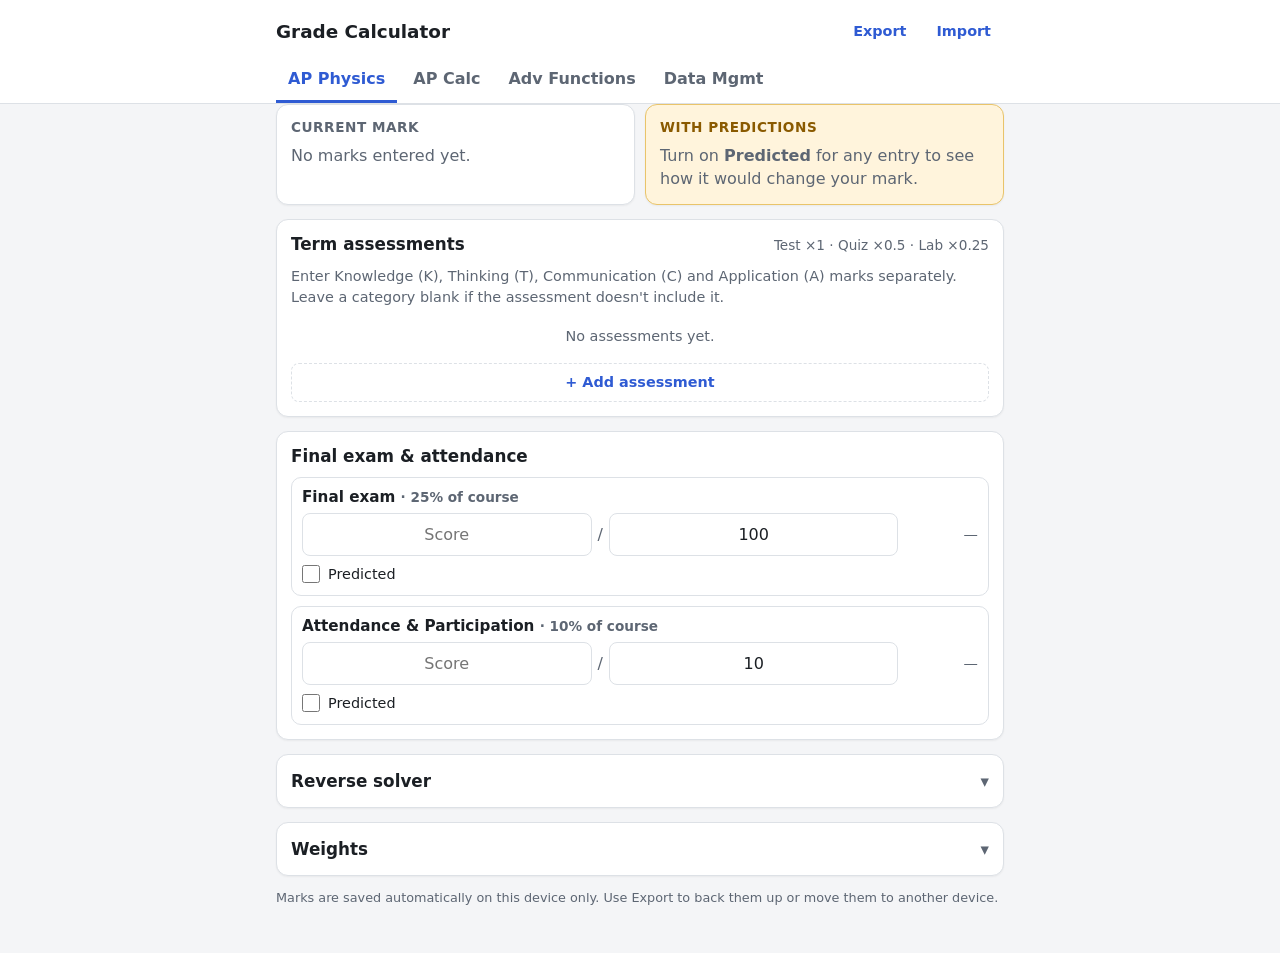
==== index.html @ 5f0eb325 "Add grade calculator site Plain HTML/CSS/JS grade calculator for AP Physics 12, AP Calculus, Advance" ====
<!doctype html>
<html lang="en">
<head>
  <meta charset="utf-8">
  <meta name="viewport" content="width=device-width, initial-scale=1">
  <meta name="color-scheme" content="light dark">
  <title>Grade Calculator</title>
  <link rel="stylesheet" href="styles.css">
</head>
<body>
  <header class="app-header">
    <div class="wrap header-row">
      <h1>Grade Calculator</h1>
      <div class="header-actions">
        <button type="button" class="btn btn-quiet" data-action="export">Export</button>
        <button type="button" class="btn btn-quiet" data-action="import">Import</button>
        <input type="file" id="import-file" accept="application/json,.json" hidden>
      </div>
    </div>
    <nav class="wrap tabs" role="tablist" aria-label="Courses" id="tabs"></nav>
  </header>

  <main class="wrap" id="panels"></main>

  <footer class="wrap app-footer">
    <p>Marks are saved automatically on this device only. Use Export to back them up or move them to another device.</p>
  </footer>

  <div class="toast" id="toast" role="status" aria-live="polite"></div>

  <script src="calc.js"></script>
  <script src="app.js"></script>
</body>
</html>
---- styles.css ----
:root {
  --bg: #f4f5f7;
  --surface: #ffffff;
  --surface-2: #f0f2f5;
  --text: #1b1f24;
  --muted: #5d6673;
  --border: #dde1e6;
  --accent: #2f5bd3;
  --accent-text: #ffffff;
  --accent-soft: #e6ecfb;
  --predict: #8a5a00;
  --predict-soft: #fff4dc;
  --predict-border: #e9c46a;
  --danger: #c0352b;
  --danger-soft: #fdeceb;
  --good: #1f7a45;
  --good-soft: #e5f4ea;
  --radius: 12px;
  --shadow: 0 1px 2px rgba(0, 0, 0, 0.05);
}

@media (prefers-color-scheme: dark) {
  :root {
    --bg: #111418;
    --surface: #1a1e24;
    --surface-2: #232830;
    --text: #e8eaed;
    --muted: #9aa3ae;
    --border: #2e343d;
    --accent: #7b9cf4;
    --accent-text: #0d1424;
    --accent-soft: #1f2a44;
    --predict: #f0c46c;
    --predict-soft: #2c2412;
    --predict-border: #7a5d1f;
    --danger: #f08a80;
    --danger-soft: #3a1d1b;
    --good: #6fcf97;
    --good-soft: #15301f;
    --shadow: none;
  }
}

* { box-sizing: border-box; }

html { -webkit-text-size-adjust: 100%; }

body {
  margin: 0;
  background: var(--bg);
  color: var(--text);
  font: 16px/1.45 system-ui, -apple-system, "Segoe UI", Roboto, sans-serif;
}

.wrap { max-width: 760px; margin: 0 auto; padding: 0 16px; }

h1, h2, h3, h4 { margin: 0; line-height: 1.25; }

button, input, select { font: inherit; color: inherit; }

/* ---------- Header & tabs ---------- */

.app-header {
  position: sticky;
  top: 0;
  z-index: 10;
  background: var(--surface);
  border-bottom: 1px solid var(--border);
}
.header-row {
  display: flex;
  align-items: center;
  justify-content: space-between;
  gap: 12px;
  padding-top: 12px;
  padding-bottom: 6px;
}
.app-header h1 { font-size: 1.15rem; }
.header-actions { display: flex; gap: 4px; }

.tabs {
  display: flex;
  gap: 4px;
  overflow-x: auto;
  scrollbar-width: none;
}
.tabs::-webkit-scrollbar { display: none; }
.tab {
  flex: 0 0 auto;
  padding: 10px 12px;
  border: 0;
  border-bottom: 3px solid transparent;
  background: none;
  color: var(--muted);
  font-weight: 600;
  cursor: pointer;
  white-space: nowrap;
}
.tab[aria-selected="true"] { color: var(--accent); border-bottom-color: var(--accent); }
.tab:focus-visible { outline: 2px solid var(--accent); outline-offset: -2px; }

main { padding-top: 16px; padding-bottom: 24px; }

.panel { display: grid; gap: 14px; }
.panel[hidden] { display: none; }

/* ---------- Cards ---------- */

.card {
  background: var(--surface);
  border: 1px solid var(--border);
  border-radius: var(--radius);
  padding: 14px;
  box-shadow: var(--shadow);
}
.card > h2, .card > summary { font-size: 1.05rem; font-weight: 700; }
.card-head {
  display: flex;
  align-items: baseline;
  justify-content: space-between;
  gap: 8px;
  margin-bottom: 10px;
}
.card-head h2 { font-size: 1.05rem; }
.card-sub { color: var(--muted); font-size: 0.85rem; }
.hint { color: var(--muted); font-size: 0.9rem; margin: 6px 0 12px; }

details.card > summary {
  cursor: pointer;
  list-style: none;
  display: flex;
  justify-content: space-between;
  align-items: center;
}
details.card > summary::-webkit-details-marker { display: none; }
details.card > summary::after { content: "▾"; color: var(--muted); transition: transform 0.15s; }
details.card[open] > summary::after { transform: rotate(180deg); }
details.card[open] > summary { margin-bottom: 8px; }

/* ---------- Results ---------- */

.results { display: grid; gap: 10px; grid-template-columns: 1fr; }
@media (min-width: 620px) { .results { grid-template-columns: 1fr 1fr; } }

.result {
  background: var(--surface);
  border: 1px solid var(--border);
  border-radius: var(--radius);
  padding: 14px;
  box-shadow: var(--shadow);
}
.result.is-predicted { background: var(--predict-soft); border-color: var(--predict-border); }
.result h3 { font-size: 0.85rem; text-transform: uppercase; letter-spacing: 0.04em; color: var(--muted); }
.result.is-predicted h3 { color: var(--predict); }

.numbers { display: flex; flex-wrap: wrap; gap: 6px 18px; margin: 6px 0 8px; align-items: flex-end; }
.num { display: flex; flex-direction: column; }
.num .label { font-size: 0.75rem; color: var(--muted); }
.num .value { font-size: 1.15rem; font-weight: 700; font-variant-numeric: tabular-nums; }
.num.main .value { font-size: 2rem; line-height: 1.1; }
.num.boost .value { color: var(--accent); }
.empty { color: var(--muted); margin: 8px 0 0; }

.breakdown { display: flex; flex-wrap: wrap; gap: 6px; margin: 0; padding: 0; list-style: none; }
.breakdown li {
  font-size: 0.8rem;
  background: var(--surface-2);
  border-radius: 999px;
  padding: 3px 9px;
  font-variant-numeric: tabular-nums;
}
.breakdown li.missing { color: var(--muted); }
.basis { font-size: 0.8rem; color: var(--muted); margin: 8px 0 0; }

.results .warning { grid-column: 1 / -1; }
.visually-hidden {
  position: absolute;
  width: 1px;
  height: 1px;
  overflow: hidden;
  clip: rect(0 0 0 0);
  white-space: nowrap;
}

.warning {
  background: var(--danger-soft);
  color: var(--danger);
  border-radius: 8px;
  padding: 8px 10px;
  font-size: 0.85rem;
  margin: 0;
}

/* ---------- Entries ---------- */

.entries { display: grid; gap: 10px; }
.entry {
  border: 1px solid var(--border);
  border-radius: 10px;
  padding: 10px;
  background: var(--surface);
}
.entry.is-predicted {
  background: var(--predict-soft);
  border-color: var(--predict-border);
  border-style: dashed;
}
.entry-head { display: flex; gap: 8px; margin-bottom: 8px; }
.entry-head .name { flex: 1 1 auto; min-width: 0; }
.entry-head select { flex: 0 0 auto; max-width: 48%; }
.entry-foot {
  display: flex;
  justify-content: space-between;
  align-items: center;
  gap: 8px;
  margin-top: 8px;
}

.marks { display: grid; gap: 6px; }
.mark-row {
  display: grid;
  grid-template-columns: minmax(0, 1fr) auto minmax(0, 1fr) 4.6em;
  align-items: center;
  gap: 6px;
}
.mark-row.has-label { grid-template-columns: 2.2em minmax(0, 1fr) auto minmax(0, 1fr) 4.6em; }
.mark-row .cat { font-weight: 700; color: var(--muted); font-size: 0.9rem; }
.mark-row .slash { color: var(--muted); }
.pct {
  text-align: right;
  font-variant-numeric: tabular-nums;
  font-size: 0.9rem;
  color: var(--muted);
}
.pct.has-value { color: var(--text); font-weight: 600; }

.single-entry + .single-entry { margin-top: 10px; }
.single-entry h3 { font-size: 0.95rem; margin-bottom: 6px; }

input[type="text"], select {
  width: 100%;
  min-width: 0;
  padding: 9px 10px;
  border: 1px solid var(--border);
  border-radius: 8px;
  background: var(--surface);
  font-size: 16px; /* prevents iOS zoom on focus */
}
input[type="text"]:focus, select:focus {
  outline: 2px solid var(--accent);
  outline-offset: -1px;
  border-color: transparent;
}
input.invalid { border-color: var(--danger); background: var(--danger-soft); }
input:disabled { opacity: 0.55; }
input.num-input { text-align: center; }

.toggle { display: inline-flex; align-items: center; gap: 8px; cursor: pointer; font-size: 0.9rem; user-select: none; }
.toggle input { width: 18px; height: 18px; accent-color: var(--predict); margin: 0; }

/* ---------- Buttons ---------- */

.btn {
  border: 1px solid var(--border);
  background: var(--surface);
  border-radius: 8px;
  padding: 8px 12px;
  cursor: pointer;
  font-weight: 600;
  font-size: 0.9rem;
}
.btn:hover { background: var(--surface-2); }
.btn:focus-visible { outline: 2px solid var(--accent); outline-offset: 2px; }
.btn-primary { background: var(--accent); border-color: var(--accent); color: var(--accent-text); }
.btn-primary:hover { background: var(--accent); filter: brightness(1.08); }
.btn-quiet { border-color: transparent; background: none; color: var(--accent); }
.btn-danger { color: var(--danger); border-color: transparent; background: none; padding: 6px 8px; }
.btn-danger:hover { background: var(--danger-soft); }
.btn-add { width: 100%; margin-top: 10px; border-style: dashed; color: var(--accent); }
.empty-list { color: var(--muted); font-size: 0.9rem; text-align: center; padding: 6px 0; margin: 0; }

/* ---------- Solver ---------- */

.field { display: grid; gap: 4px; margin-bottom: 12px; }
.field > span { font-size: 0.9rem; font-weight: 600; }
.segmented { display: flex; flex-wrap: wrap; gap: 6px; margin-bottom: 12px; border: 0; padding: 0; }
.segmented legend { font-size: 0.9rem; font-weight: 600; margin-bottom: 4px; padding: 0; }
.segmented label {
  flex: 1 1 140px;
  display: flex;
  align-items: center;
  gap: 8px;
  border: 1px solid var(--border);
  border-radius: 8px;
  padding: 8px 10px;
  cursor: pointer;
  font-size: 0.9rem;
}
.segmented label:has(input:checked) { border-color: var(--accent); background: var(--accent-soft); }
.segmented input { accent-color: var(--accent); margin: 0; }

.solver-parts { display: grid; gap: 8px; margin-bottom: 12px; }
.solver-part {
  display: grid;
  grid-template-columns: minmax(0, 1fr) auto minmax(0, 6.5em);
  gap: 8px;
  align-items: center;
}
.solver-part label { display: flex; align-items: center; gap: 8px; cursor: pointer; font-size: 0.9rem; }
.solver-part label input { accent-color: var(--accent); width: 18px; height: 18px; margin: 0; }
.solver-part .w { color: var(--muted); font-size: 0.8rem; }
.solver-head { display: flex; justify-content: space-between; font-size: 0.8rem; color: var(--muted); margin-bottom: 4px; }

.solver-result {
  border-radius: 10px;
  padding: 12px;
  background: var(--surface-2);
  font-size: 0.95rem;
}
.solver-result:empty { display: none; }
.solver-result strong { font-size: 1.25rem; }
.solver-result.ok { background: var(--good-soft); }
.solver-result.bad { background: var(--danger-soft); color: var(--danger); }

/* ---------- Settings ---------- */

.settings-group { margin-bottom: 14px; }
.settings-group h3 { font-size: 0.9rem; margin-bottom: 6px; }
.setting-row {
  display: grid;
  grid-template-columns: minmax(0, 1fr) 6.5em;
  gap: 8px;
  align-items: center;
  padding: 4px 0;
}
.setting-row label { font-size: 0.9rem; }
.setting-row .derived { text-align: center; font-weight: 600; font-variant-numeric: tabular-nums; }
.setting-total { font-size: 0.85rem; color: var(--muted); margin: 6px 0 0; }
.setting-total.off { color: var(--danger); font-weight: 600; }

/* ---------- Footer & toast ---------- */

.app-footer { color: var(--muted); font-size: 0.8rem; padding-bottom: 32px; }

.toast {
  position: fixed;
  left: 50%;
  bottom: 20px;
  transform: translate(-50%, 20px);
  background: var(--text);
  color: var(--bg);
  padding: 10px 16px;
  border-radius: 999px;
  font-size: 0.9rem;
  opacity: 0;
  pointer-events: none;
  transition: opacity 0.2s, transform 0.2s;
  max-width: calc(100% - 32px);
  text-align: center;
}
.toast.show { opacity: 1; transform: translate(-50%, 0); }

@media (max-width: 400px) {
  .card, .result { padding: 12px; }
  .entry { padding: 8px; }
  .mark-row, .mark-row.has-label { gap: 4px; }
  .mark-row.has-label { grid-template-columns: 1.6em minmax(0, 1fr) auto minmax(0, 1fr) 4.2em; }
}
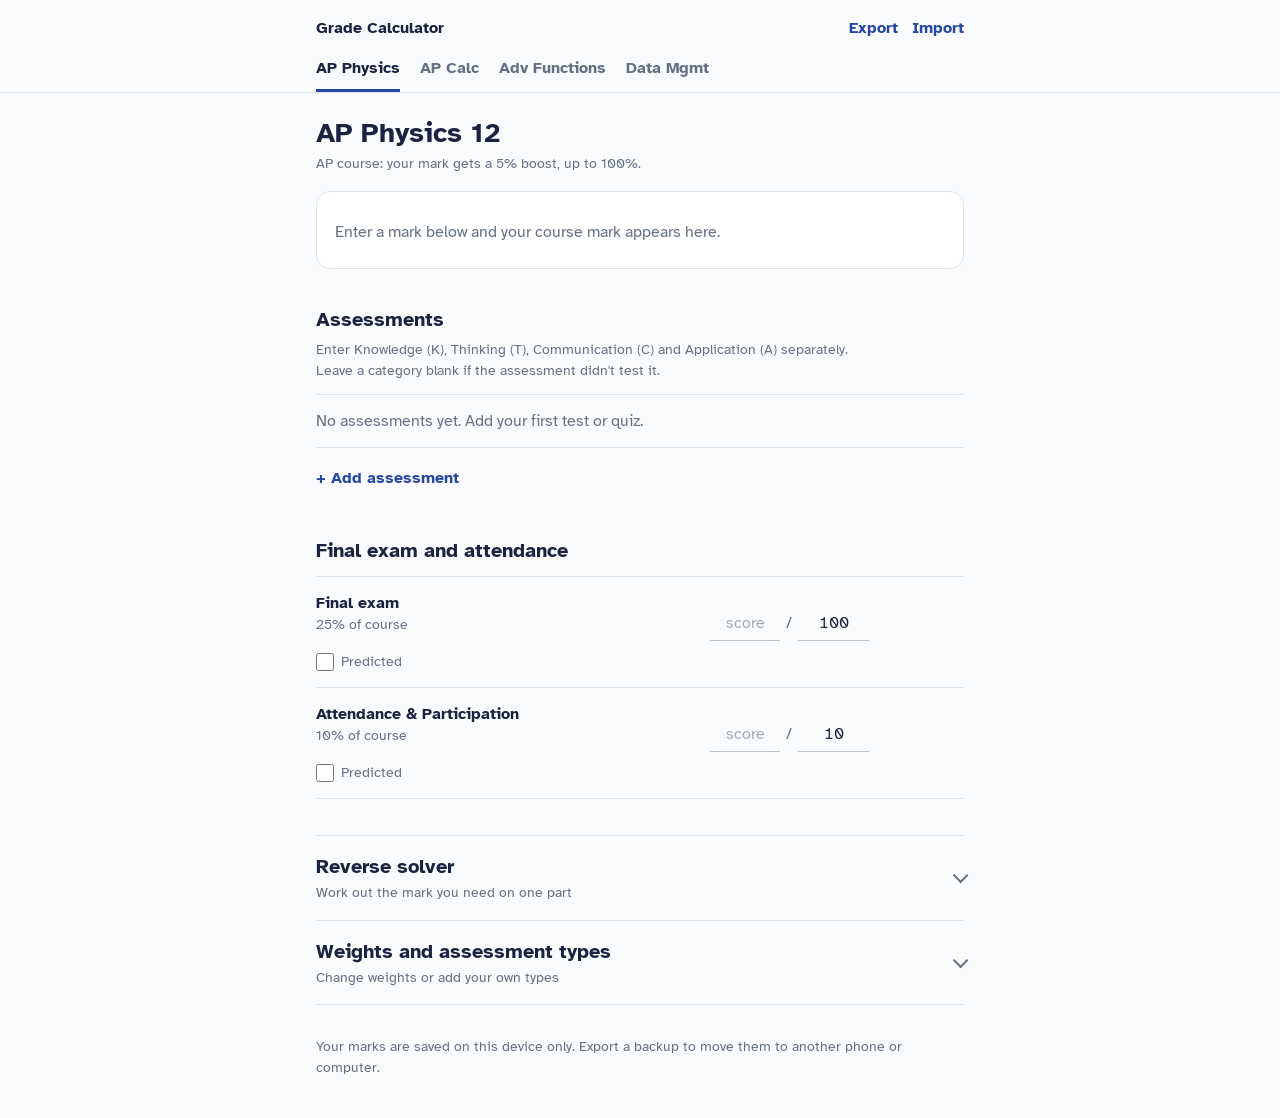
==== commit 82585642: "Add per-assessment weights, custom assessment types, and redesign - Each assessment can override its" ====
--- a/index.html
+++ b/index.html
@@ -4,7 +4,12 @@
   <meta charset="utf-8">
   <meta name="viewport" content="width=device-width, initial-scale=1">
   <meta name="color-scheme" content="light dark">
+  <meta name="theme-color" content="#FAFBFD" media="(prefers-color-scheme: light)">
+  <meta name="theme-color" content="#12161F" media="(prefers-color-scheme: dark)">
   <title>Grade Calculator</title>
+  <link rel="preconnect" href="https://fonts.googleapis.com">
+  <link rel="preconnect" href="https://fonts.gstatic.com" crossorigin>
+  <link rel="stylesheet" href="https://fonts.googleapis.com/css2?family=Atkinson+Hyperlegible:wght@400;700&family=Caveat:wght@600&display=swap">
   <link rel="stylesheet" href="styles.css">
 </head>
 <body>
@@ -12,8 +17,8 @@
     <div class="wrap header-row">
       <h1>Grade Calculator</h1>
       <div class="header-actions">
-        <button type="button" class="btn btn-quiet" data-action="export">Export</button>
-        <button type="button" class="btn btn-quiet" data-action="import">Import</button>
+        <button type="button" class="link-btn" data-action="export">Export</button>
+        <button type="button" class="link-btn" data-action="import">Import</button>
         <input type="file" id="import-file" accept="application/json,.json" hidden>
       </div>
     </div>
@@ -23,7 +28,7 @@
   <main class="wrap" id="panels"></main>
 
   <footer class="wrap app-footer">
-    <p>Marks are saved automatically on this device only. Use Export to back them up or move them to another device.</p>
+    <p>Your marks are saved on this device only. Export a backup to move them to another phone or computer.</p>
   </footer>
 
   <div class="toast" id="toast" role="status" aria-live="polite"></div>
--- a/styles.css
+++ b/styles.css
@@ -1,368 +1,472 @@
+/*
+ * Mark-sheet look: paper, ink, pencil, ballpoint blue for things you can press,
+ * red pen only for your mark, highlighter only for predicted (what-if) marks.
+ */
 :root {
-  --bg: #f4f5f7;
-  --surface: #ffffff;
-  --surface-2: #f0f2f5;
-  --text: #1b1f24;
-  --muted: #5d6673;
-  --border: #dde1e6;
-  --accent: #2f5bd3;
-  --accent-text: #ffffff;
-  --accent-soft: #e6ecfb;
-  --predict: #8a5a00;
-  --predict-soft: #fff4dc;
-  --predict-border: #e9c46a;
-  --danger: #c0352b;
-  --danger-soft: #fdeceb;
-  --good: #1f7a45;
-  --good-soft: #e5f4ea;
-  --radius: 12px;
-  --shadow: 0 1px 2px rgba(0, 0, 0, 0.05);
+  --paper: #FAFBFD;
+  --surface: #FFFFFF;
+  --field: #EEF2F9;
+  --ink: #1B2340;
+  --pencil: #667085;
+  --pencil-light: #A3ABBA;
+  --rule: #DCE3EF;
+  --line: #B9C3D6;
+  --ball: #2847A3;
+  --pen: #C8202F;
+  --pen-soft: #FCEBEC;
+  --hl: #FFF0A0;
+  --hl-soft: #FFF8D6;
+  --hl-ink: #5C4700;
+  --check: #9A7400;
+  --font: "Atkinson Hyperlegible", system-ui, -apple-system, "Segoe UI", Roboto, sans-serif;
+  --hand: "Caveat", "Segoe Print", "Bradley Hand", cursive;
 }
 
 @media (prefers-color-scheme: dark) {
   :root {
-    --bg: #111418;
-    --surface: #1a1e24;
-    --surface-2: #232830;
-    --text: #e8eaed;
-    --muted: #9aa3ae;
-    --border: #2e343d;
-    --accent: #7b9cf4;
-    --accent-text: #0d1424;
-    --accent-soft: #1f2a44;
-    --predict: #f0c46c;
-    --predict-soft: #2c2412;
-    --predict-border: #7a5d1f;
-    --danger: #f08a80;
-    --danger-soft: #3a1d1b;
-    --good: #6fcf97;
-    --good-soft: #15301f;
-    --shadow: none;
+    --paper: #12161F;
+    --surface: #1A2030;
+    --field: #222A3D;
+    --ink: #E8ECF5;
+    --pencil: #98A2B8;
+    --pencil-light: #5F6A82;
+    --rule: #2A3245;
+    --line: #3D4760;
+    --ball: #8FA8FF;
+    --pen: #FF6A76;
+    --pen-soft: #3A1E25;
+    --hl: #4A4114;
+    --hl-soft: #2A2614;
+    --hl-ink: #FFE680;
+    --check: #E5C04A;
   }
 }
 
 * { box-sizing: border-box; }
-
 html { -webkit-text-size-adjust: 100%; }
 
 body {
   margin: 0;
-  background: var(--bg);
-  color: var(--text);
-  font: 16px/1.45 system-ui, -apple-system, "Segoe UI", Roboto, sans-serif;
-}
-
-.wrap { max-width: 760px; margin: 0 auto; padding: 0 16px; }
-
-h1, h2, h3, h4 { margin: 0; line-height: 1.25; }
-
+  background: var(--paper);
+  color: var(--ink);
+  font: 16px/1.5 var(--font);
+}
+
+.wrap { max-width: 680px; margin: 0 auto; padding: 0 16px; }
+
+h1, h2, h3, h4, p { margin: 0; }
 button, input, select { font: inherit; color: inherit; }
-
-/* ---------- Header & tabs ---------- */
+button { cursor: pointer; }
+:focus-visible { outline: 2px solid var(--ball); outline-offset: 2px; }
+
+.hint { color: var(--pencil); font-size: 0.9rem; margin: 4px 0 12px; max-width: 60ch; }
+
+/* ---------- Header and course tabs ---------- */
 
 .app-header {
   position: sticky;
   top: 0;
   z-index: 10;
-  background: var(--surface);
-  border-bottom: 1px solid var(--border);
+  background: var(--paper);
+  border-bottom: 1px solid var(--rule);
 }
 .header-row {
   display: flex;
   align-items: center;
   justify-content: space-between;
   gap: 12px;
-  padding-top: 12px;
-  padding-bottom: 6px;
-}
-.app-header h1 { font-size: 1.15rem; }
-.header-actions { display: flex; gap: 4px; }
+  padding-top: 10px;
+}
+.app-header h1 { font-size: 1rem; font-weight: 700; }
+.header-actions { display: flex; gap: 14px; }
+
+.link-btn, .add-btn {
+  border: 0;
+  background: none;
+  padding: 6px 0;
+  color: var(--ball);
+  font-weight: 700;
+}
+.link-btn:hover, .add-btn:hover { text-decoration: underline; text-underline-offset: 3px; }
 
 .tabs {
   display: flex;
-  gap: 4px;
+  gap: 20px;
   overflow-x: auto;
   scrollbar-width: none;
 }
 .tabs::-webkit-scrollbar { display: none; }
 .tab {
   flex: 0 0 auto;
-  padding: 10px 12px;
+  padding: 10px 0 9px;
   border: 0;
   border-bottom: 3px solid transparent;
   background: none;
-  color: var(--muted);
+  color: var(--pencil);
+  font-weight: 700;
+  white-space: nowrap;
+}
+.tab:hover { color: var(--ink); }
+.tab[aria-selected="true"] { color: var(--ink); border-bottom-color: var(--ball); }
+.tab:focus-visible { outline-offset: -2px; }
+
+main.wrap { padding-top: 24px; padding-bottom: 32px; }
+.panel[hidden] { display: none; }
+
+.course-head h2 { font-size: 1.75rem; line-height: 1.15; letter-spacing: -0.01em; }
+.course-note { color: var(--pencil); font-size: 0.9rem; margin-top: 4px; }
+
+/* ---------- Scorecard: the red-pen mark ---------- */
+
+.scorecard {
+  margin-top: 16px;
+  padding: 20px 18px 16px;
+  background: var(--surface);
+  border: 1px solid var(--rule);
+  border-radius: 14px;
+}
+
+.score-top {
+  display: flex;
+  flex-wrap: wrap;
+  align-items: center;
+  gap: 16px 32px;
+}
+
+.pen-mark {
+  position: relative;
+  display: inline-block;
+  padding: 14px 26px 8px;
+  color: var(--pen);
+}
+.pen-mark::before,
+.pen-mark::after {
+  content: "";
+  position: absolute;
+  inset: 0;
+  border: 2.5px solid var(--pen);
+  border-radius: 58% 42% 55% 45% / 52% 48% 55% 45%;
+  transform: rotate(-3deg);
+  pointer-events: none;
+}
+.pen-mark::after {
+  inset: 5px -7px 1px 4px;
+  border-width: 1.5px;
+  border-radius: 45% 55% 48% 52% / 58% 45% 55% 42%;
+  transform: rotate(4deg);
+  opacity: 0.5;
+}
+.pen-value {
+  display: block;
+  font-family: var(--hand);
   font-weight: 600;
-  cursor: pointer;
-  white-space: nowrap;
-}
-.tab[aria-selected="true"] { color: var(--accent); border-bottom-color: var(--accent); }
-.tab:focus-visible { outline: 2px solid var(--accent); outline-offset: -2px; }
-
-main { padding-top: 16px; padding-bottom: 24px; }
-
-.panel { display: grid; gap: 14px; }
-.panel[hidden] { display: none; }
-
-/* ---------- Cards ---------- */
-
-.card {
-  background: var(--surface);
-  border: 1px solid var(--border);
-  border-radius: var(--radius);
-  padding: 14px;
-  box-shadow: var(--shadow);
-}
-.card > h2, .card > summary { font-size: 1.05rem; font-weight: 700; }
-.card-head {
-  display: flex;
+  font-size: clamp(3.2rem, 15vw, 4.25rem);
+  line-height: 1;
+  font-variant-numeric: tabular-nums;
+}
+
+.score-stats { display: flex; gap: 28px; margin: 0; }
+.score-stats div { display: flex; flex-direction: column-reverse; }
+.score-stats dt { font-size: 0.85rem; color: var(--pencil); }
+.score-stats dd { margin: 0; font-size: 1.5rem; font-weight: 700; font-variant-numeric: tabular-nums; line-height: 1.2; }
+.score-stats .boost dd { color: var(--ball); }
+
+.score-caption { color: var(--pencil); font-size: 0.85rem; margin-top: 10px; }
+.score-empty { color: var(--pencil); padding: 8px 0; }
+
+.what-if {
+  display: flex;
+  flex-wrap: wrap;
   align-items: baseline;
-  justify-content: space-between;
+  gap: 2px 14px;
+  margin: 16px -6px 0;
+  padding: 8px 14px;
+  color: var(--hl-ink);
+  background: linear-gradient(104deg, transparent 0.5%, var(--hl) 2%, var(--hl) 97.5%, transparent 99.5%);
+  border-radius: 3px 12px 4px 10px;
+}
+.what-if-label { font-weight: 700; flex-basis: 100%; font-size: 0.9rem; }
+.what-if-value { font-size: 1.4rem; font-weight: 700; font-variant-numeric: tabular-nums; }
+.delta { font-weight: 700; font-variant-numeric: tabular-nums; }
+.what-if-extra { font-size: 0.9rem; font-variant-numeric: tabular-nums; }
+.what-if-hint { color: var(--pencil); font-size: 0.85rem; margin-top: 12px; }
+
+.sheet {
+  width: 100%;
+  margin-top: 18px;
+  border-collapse: collapse;
+  font-variant-numeric: tabular-nums;
+}
+.sheet th, .sheet td { padding: 7px 0; text-align: right; font-weight: 400; }
+.sheet th[scope="row"], .sheet thead th:first-child { text-align: left; }
+.sheet thead th { font-size: 0.8rem; color: var(--pencil); padding-top: 0; }
+.sheet tbody tr { border-top: 1px solid var(--rule); }
+.sheet tbody th { font-weight: 700; }
+.sheet td:last-child { width: 4.5em; color: var(--pencil); }
+.sheet td:nth-child(2) { font-weight: 700; }
+.sheet tr.sub { border-top-style: dashed; font-size: 0.9rem; }
+.sheet tr.sub th { padding-left: 14px; font-weight: 400; color: var(--pencil); }
+.sheet tr.sub td:nth-child(2) { font-weight: 400; }
+.sheet tr.missing td:nth-child(2) { color: var(--pencil); font-weight: 400; }
+
+.basis { color: var(--pencil); font-size: 0.85rem; margin-top: 10px; }
+.weight-warning { color: var(--pen); font-weight: 700; font-size: 0.9rem; margin-bottom: 12px; }
+
+/* ---------- Blocks of entries ---------- */
+
+.block { margin-top: 36px; }
+.block > h3 { font-size: 1.25rem; margin-bottom: 4px; }
+.block > h3 + .rows { margin-top: 10px; }
+
+.rows { border-top: 1px solid var(--rule); }
+.empty-list { color: var(--pencil); padding: 14px 0; border-bottom: 1px solid var(--rule); }
+
+.entry {
+  padding: 14px 0;
+  border-bottom: 1px solid var(--rule);
+}
+.entry.is-predicted {
+  margin: 0 -12px;
+  padding: 14px 12px;
+  background: var(--hl-soft);
+  border-bottom-color: var(--hl);
+}
+
+.entry-main {
+  display: grid;
+  grid-template-columns: minmax(0, 1fr) auto;
+  grid-template-areas: "name name" "score pct";
+  align-items: end;
+  gap: 4px 12px;
+}
+.entry-main .name { grid-area: name; }
+.entry-main .score { grid-area: score; }
+.entry-main .pct { grid-area: pct; }
+@media (min-width: 560px) {
+  .entry-main {
+    grid-template-columns: minmax(0, 1fr) auto 5.2em;
+    grid-template-areas: "name score pct";
+  }
+}
+
+.name.static { display: flex; flex-direction: column; font-weight: 700; padding-bottom: 6px; }
+.part-weight { font-weight: 400; color: var(--pencil); font-size: 0.85rem; }
+
+.score { display: inline-flex; align-items: flex-end; gap: 6px; }
+.slash { color: var(--pencil); padding-bottom: 6px; }
+.pct {
+  min-width: 5.2em;
+  text-align: right;
+  font-weight: 700;
+  font-variant-numeric: tabular-nums;
+  padding-bottom: 7px;
+}
+
+.cats { display: grid; gap: 2px; margin-top: 6px; }
+.cat-row {
+  display: grid;
+  grid-template-columns: 1.8em auto minmax(0, 1fr);
+  align-items: end;
   gap: 8px;
-  margin-bottom: 10px;
-}
-.card-head h2 { font-size: 1.05rem; }
-.card-sub { color: var(--muted); font-size: 0.85rem; }
-.hint { color: var(--muted); font-size: 0.9rem; margin: 6px 0 12px; }
-
-details.card > summary {
+}
+.cat { font-weight: 700; color: var(--pencil); padding-bottom: 7px; }
+
+.entry-meta {
+  display: flex;
+  flex-wrap: wrap;
+  align-items: center;
+  gap: 8px 18px;
+  margin-top: 10px;
+  font-size: 0.9rem;
+  color: var(--pencil);
+}
+.entry-meta .delete-btn { margin-left: auto; }
+
+.type-select {
+  appearance: none;
+  -webkit-appearance: none;
+  border: 0;
+  border-radius: 6px;
+  background: var(--field) url("data:image/svg+xml,%3Csvg xmlns='http://www.w3.org/2000/svg' width='10' height='6' viewBox='0 0 10 6'%3E%3Cpath d='M1 1l4 4 4-4' fill='none' stroke='%23667085' stroke-width='1.6' stroke-linecap='round' stroke-linejoin='round'/%3E%3C/svg%3E") no-repeat right 10px center;
+  padding: 6px 28px 6px 10px;
+  color: var(--ink);
+  font-weight: 700;
+  font-size: 0.9rem;
+  max-width: 13em;
+}
+
+.weight-field { display: inline-flex; align-items: center; gap: 6px; }
+
+.check { display: inline-flex; align-items: center; gap: 7px; cursor: pointer; user-select: none; }
+.check input { width: 18px; height: 18px; margin: 0; accent-color: var(--check); }
+
+.delete-btn {
+  border: 0;
+  background: none;
+  padding: 6px 2px;
+  color: var(--pencil);
+  font-size: 0.9rem;
+}
+.delete-btn:hover { color: var(--pen); text-decoration: underline; text-underline-offset: 3px; }
+
+.add-btn { display: inline-block; margin-top: 8px; padding: 10px 0; }
+
+/* ---------- Fill-in-the-blank inputs ---------- */
+
+.blank {
+  width: 100%;
+  min-width: 0;
+  padding: 8px 2px 5px;
+  border: 0;
+  border-bottom: 1.5px solid var(--line);
+  border-radius: 0;
+  background: transparent;
+  font-size: 16px; /* stops iOS zooming in */
+  color: var(--ink);
+}
+.blank::placeholder { color: var(--pencil-light); font-weight: 400; }
+.blank:focus {
+  outline: none;
+  border-bottom-color: var(--ball);
+  box-shadow: 0 1.5px 0 var(--ball);
+  background: var(--field);
+}
+.blank.name { font-weight: 700; }
+.blank.num { width: 4.4em; text-align: center; font-variant-numeric: tabular-nums; }
+.blank.num.small { width: 3.4em; padding-top: 4px; }
+.blank.num.wide { width: 7em; text-align: left; }
+.blank.invalid { border-bottom-color: var(--pen); background: var(--pen-soft); }
+.blank:disabled { border-bottom-style: dashed; color: var(--pencil); }
+.blank:disabled::placeholder { color: var(--pencil); font-weight: 700; }
+
+/* ---------- Folded sections ---------- */
+
+.fold { border-top: 1px solid var(--rule); }
+.fold:last-of-type { border-bottom: 1px solid var(--rule); }
+.fold + .fold { margin-top: 0; }
+.fold > summary {
+  display: grid;
+  grid-template-columns: minmax(0, 1fr) auto;
+  column-gap: 12px;
+  padding: 16px 0;
   cursor: pointer;
   list-style: none;
-  display: flex;
-  justify-content: space-between;
-  align-items: center;
-}
-details.card > summary::-webkit-details-marker { display: none; }
-details.card > summary::after { content: "▾"; color: var(--muted); transition: transform 0.15s; }
-details.card[open] > summary::after { transform: rotate(180deg); }
-details.card[open] > summary { margin-bottom: 8px; }
-
-/* ---------- Results ---------- */
-
-.results { display: grid; gap: 10px; grid-template-columns: 1fr; }
-@media (min-width: 620px) { .results { grid-template-columns: 1fr 1fr; } }
-
-.result {
-  background: var(--surface);
-  border: 1px solid var(--border);
-  border-radius: var(--radius);
-  padding: 14px;
-  box-shadow: var(--shadow);
-}
-.result.is-predicted { background: var(--predict-soft); border-color: var(--predict-border); }
-.result h3 { font-size: 0.85rem; text-transform: uppercase; letter-spacing: 0.04em; color: var(--muted); }
-.result.is-predicted h3 { color: var(--predict); }
-
-.numbers { display: flex; flex-wrap: wrap; gap: 6px 18px; margin: 6px 0 8px; align-items: flex-end; }
-.num { display: flex; flex-direction: column; }
-.num .label { font-size: 0.75rem; color: var(--muted); }
-.num .value { font-size: 1.15rem; font-weight: 700; font-variant-numeric: tabular-nums; }
-.num.main .value { font-size: 2rem; line-height: 1.1; }
-.num.boost .value { color: var(--accent); }
-.empty { color: var(--muted); margin: 8px 0 0; }
-
-.breakdown { display: flex; flex-wrap: wrap; gap: 6px; margin: 0; padding: 0; list-style: none; }
-.breakdown li {
-  font-size: 0.8rem;
-  background: var(--surface-2);
-  border-radius: 999px;
-  padding: 3px 9px;
-  font-variant-numeric: tabular-nums;
-}
-.breakdown li.missing { color: var(--muted); }
-.basis { font-size: 0.8rem; color: var(--muted); margin: 8px 0 0; }
-
-.results .warning { grid-column: 1 / -1; }
-.visually-hidden {
-  position: absolute;
-  width: 1px;
-  height: 1px;
-  overflow: hidden;
-  clip: rect(0 0 0 0);
-  white-space: nowrap;
-}
-
-.warning {
-  background: var(--danger-soft);
-  color: var(--danger);
-  border-radius: 8px;
-  padding: 8px 10px;
-  font-size: 0.85rem;
-  margin: 0;
-}
-
-/* ---------- Entries ---------- */
-
-.entries { display: grid; gap: 10px; }
-.entry {
-  border: 1px solid var(--border);
-  border-radius: 10px;
-  padding: 10px;
-  background: var(--surface);
-}
-.entry.is-predicted {
-  background: var(--predict-soft);
-  border-color: var(--predict-border);
-  border-style: dashed;
-}
-.entry-head { display: flex; gap: 8px; margin-bottom: 8px; }
-.entry-head .name { flex: 1 1 auto; min-width: 0; }
-.entry-head select { flex: 0 0 auto; max-width: 48%; }
-.entry-foot {
-  display: flex;
-  justify-content: space-between;
+}
+.fold > summary::-webkit-details-marker { display: none; }
+.fold > summary::after {
+  content: "";
+  grid-column: 2;
+  grid-row: 1 / span 2;
+  align-self: center;
+  width: 9px;
+  height: 9px;
+  border-right: 2px solid var(--pencil);
+  border-bottom: 2px solid var(--pencil);
+  transform: rotate(45deg) translateY(-3px);
+  transition: transform 0.15s;
+}
+.fold[open] > summary::after { transform: rotate(225deg) translateY(-3px); }
+.fold-title { font-size: 1.25rem; font-weight: 700; }
+.fold-sub { grid-column: 1; color: var(--pencil); font-size: 0.9rem; }
+.fold > div { padding-bottom: 20px; }
+
+/* ---------- Solver ---------- */
+
+.field { display: grid; gap: 2px; margin-bottom: 16px; }
+.field-label { font-weight: 700; font-size: 0.95rem; padding: 0; }
+
+.choice { border: 0; padding: 0; margin: 0 0 16px; display: flex; flex-wrap: wrap; gap: 8px; }
+.choice legend { margin-bottom: 6px; }
+.choice label {
+  display: inline-flex;
   align-items: center;
   gap: 8px;
-  margin-top: 8px;
-}
-
-.marks { display: grid; gap: 6px; }
-.mark-row {
-  display: grid;
-  grid-template-columns: minmax(0, 1fr) auto minmax(0, 1fr) 4.6em;
-  align-items: center;
-  gap: 6px;
-}
-.mark-row.has-label { grid-template-columns: 2.2em minmax(0, 1fr) auto minmax(0, 1fr) 4.6em; }
-.mark-row .cat { font-weight: 700; color: var(--muted); font-size: 0.9rem; }
-.mark-row .slash { color: var(--muted); }
-.pct {
-  text-align: right;
-  font-variant-numeric: tabular-nums;
-  font-size: 0.9rem;
-  color: var(--muted);
-}
-.pct.has-value { color: var(--text); font-weight: 600; }
-
-.single-entry + .single-entry { margin-top: 10px; }
-.single-entry h3 { font-size: 0.95rem; margin-bottom: 6px; }
-
-input[type="text"], select {
-  width: 100%;
-  min-width: 0;
-  padding: 9px 10px;
-  border: 1px solid var(--border);
-  border-radius: 8px;
-  background: var(--surface);
-  font-size: 16px; /* prevents iOS zoom on focus */
-}
-input[type="text"]:focus, select:focus {
-  outline: 2px solid var(--accent);
-  outline-offset: -1px;
-  border-color: transparent;
-}
-input.invalid { border-color: var(--danger); background: var(--danger-soft); }
-input:disabled { opacity: 0.55; }
-input.num-input { text-align: center; }
-
-.toggle { display: inline-flex; align-items: center; gap: 8px; cursor: pointer; font-size: 0.9rem; user-select: none; }
-.toggle input { width: 18px; height: 18px; accent-color: var(--predict); margin: 0; }
-
-/* ---------- Buttons ---------- */
-
-.btn {
-  border: 1px solid var(--border);
-  background: var(--surface);
-  border-radius: 8px;
-  padding: 8px 12px;
+  padding: 7px 12px;
+  border: 1.5px solid var(--line);
+  border-radius: 999px;
   cursor: pointer;
-  font-weight: 600;
-  font-size: 0.9rem;
-}
-.btn:hover { background: var(--surface-2); }
-.btn:focus-visible { outline: 2px solid var(--accent); outline-offset: 2px; }
-.btn-primary { background: var(--accent); border-color: var(--accent); color: var(--accent-text); }
-.btn-primary:hover { background: var(--accent); filter: brightness(1.08); }
-.btn-quiet { border-color: transparent; background: none; color: var(--accent); }
-.btn-danger { color: var(--danger); border-color: transparent; background: none; padding: 6px 8px; }
-.btn-danger:hover { background: var(--danger-soft); }
-.btn-add { width: 100%; margin-top: 10px; border-style: dashed; color: var(--accent); }
-.empty-list { color: var(--muted); font-size: 0.9rem; text-align: center; padding: 6px 0; margin: 0; }
-
-/* ---------- Solver ---------- */
-
-.field { display: grid; gap: 4px; margin-bottom: 12px; }
-.field > span { font-size: 0.9rem; font-weight: 600; }
-.segmented { display: flex; flex-wrap: wrap; gap: 6px; margin-bottom: 12px; border: 0; padding: 0; }
-.segmented legend { font-size: 0.9rem; font-weight: 600; margin-bottom: 4px; padding: 0; }
-.segmented label {
-  flex: 1 1 140px;
-  display: flex;
-  align-items: center;
-  gap: 8px;
-  border: 1px solid var(--border);
-  border-radius: 8px;
-  padding: 8px 10px;
-  cursor: pointer;
-  font-size: 0.9rem;
-}
-.segmented label:has(input:checked) { border-color: var(--accent); background: var(--accent-soft); }
-.segmented input { accent-color: var(--accent); margin: 0; }
-
-.solver-parts { display: grid; gap: 8px; margin-bottom: 12px; }
+  font-size: 0.95rem;
+}
+.choice label:has(input:checked) { border-color: var(--ball); color: var(--ball); font-weight: 700; }
+.choice input, .solver-part input[type="radio"] { accent-color: var(--ball); width: 17px; height: 17px; margin: 0; }
+
+.solver-parts { border: 0; padding: 0; margin: 0 0 16px; }
+.solver-parts legend { margin-bottom: 4px; }
 .solver-part {
-  display: grid;
-  grid-template-columns: minmax(0, 1fr) auto minmax(0, 6.5em);
-  gap: 8px;
-  align-items: center;
-}
-.solver-part label { display: flex; align-items: center; gap: 8px; cursor: pointer; font-size: 0.9rem; }
-.solver-part label input { accent-color: var(--accent); width: 18px; height: 18px; margin: 0; }
-.solver-part .w { color: var(--muted); font-size: 0.8rem; }
-.solver-head { display: flex; justify-content: space-between; font-size: 0.8rem; color: var(--muted); margin-bottom: 4px; }
+  display: flex;
+  align-items: flex-end;
+  justify-content: space-between;
+  gap: 12px;
+  padding: 6px 0;
+  border-bottom: 1px solid var(--rule);
+}
+.solver-part label { display: inline-flex; align-items: center; gap: 9px; flex-wrap: wrap; cursor: pointer; padding-bottom: 6px; }
+.solver-part .blank.num { width: 6em; }
 
 .solver-result {
-  border-radius: 10px;
-  padding: 12px;
-  background: var(--surface-2);
-  font-size: 0.95rem;
+  padding: 12px 14px;
+  border-left: 3px solid var(--ball);
+  background: var(--field);
+  border-radius: 0 8px 8px 0;
 }
 .solver-result:empty { display: none; }
-.solver-result strong { font-size: 1.25rem; }
-.solver-result.ok { background: var(--good-soft); }
-.solver-result.bad { background: var(--danger-soft); color: var(--danger); }
+.solver-result .need { font-size: 1.35rem; font-weight: 700; color: var(--ball); font-variant-numeric: tabular-nums; }
+.solver-result.bad { border-left-color: var(--pen); background: var(--pen-soft); }
+.solver-result.bad .need { color: var(--pen); }
+.solver-note { display: block; color: var(--pencil); font-size: 0.9rem; margin-top: 4px; }
 
 /* ---------- Settings ---------- */
 
-.settings-group { margin-bottom: 14px; }
-.settings-group h3 { font-size: 0.9rem; margin-bottom: 6px; }
+.settings-group { margin-bottom: 24px; }
+.settings-group h4 { font-size: 1.05rem; }
 .setting-row {
   display: grid;
-  grid-template-columns: minmax(0, 1fr) 6.5em;
-  gap: 8px;
-  align-items: center;
+  grid-template-columns: minmax(0, 1fr) auto;
+  align-items: end;
+  gap: 12px;
   padding: 4px 0;
-}
-.setting-row label { font-size: 0.9rem; }
-.setting-row .derived { text-align: center; font-weight: 600; font-variant-numeric: tabular-nums; }
-.setting-total { font-size: 0.85rem; color: var(--muted); margin: 6px 0 0; }
-.setting-total.off { color: var(--danger); font-weight: 600; }
-
-/* ---------- Footer & toast ---------- */
-
-.app-footer { color: var(--muted); font-size: 0.8rem; padding-bottom: 32px; }
+  border-bottom: 1px solid var(--rule);
+}
+.setting-row > label, .setting-row > span:first-child { padding-bottom: 7px; }
+.setting-row.custom { grid-template-columns: minmax(0, 1fr) auto auto; }
+.setting-row.custom .delete-btn { padding-bottom: 7px; }
+.unit-field { display: inline-flex; align-items: flex-end; gap: 4px; }
+.unit { color: var(--pencil); padding-bottom: 7px; width: 1em; }
+.derived { width: 4.4em; text-align: center; font-weight: 700; padding-bottom: 7px; font-variant-numeric: tabular-nums; }
+.setting-total { color: var(--pencil); font-size: 0.9rem; margin-top: 8px; }
+.setting-total.off { color: var(--pen); font-weight: 700; }
+
+.plain-btn {
+  border: 1.5px solid var(--line);
+  background: none;
+  border-radius: 8px;
+  padding: 8px 14px;
+  font-weight: 700;
+}
+.plain-btn:hover { border-color: var(--ink); }
+
+/* ---------- Footer and toast ---------- */
+
+.app-footer { color: var(--pencil); font-size: 0.85rem; padding-bottom: 40px; }
 
 .toast {
   position: fixed;
   left: 50%;
   bottom: 20px;
-  transform: translate(-50%, 20px);
-  background: var(--text);
-  color: var(--bg);
+  transform: translate(-50%, 16px);
+  max-width: calc(100% - 32px);
   padding: 10px 16px;
   border-radius: 999px;
+  background: var(--ink);
+  color: var(--paper);
   font-size: 0.9rem;
+  text-align: center;
   opacity: 0;
   pointer-events: none;
   transition: opacity 0.2s, transform 0.2s;
-  max-width: calc(100% - 32px);
-  text-align: center;
 }
 .toast.show { opacity: 1; transform: translate(-50%, 0); }
 
-@media (max-width: 400px) {
-  .card, .result { padding: 12px; }
-  .entry { padding: 8px; }
-  .mark-row, .mark-row.has-label { gap: 4px; }
-  .mark-row.has-label { grid-template-columns: 1.6em minmax(0, 1fr) auto minmax(0, 1fr) 4.2em; }
-}
+@media (prefers-reduced-motion: reduce) {
+  *, *::before, *::after { transition: none !important; scroll-behavior: auto !important; }
+}
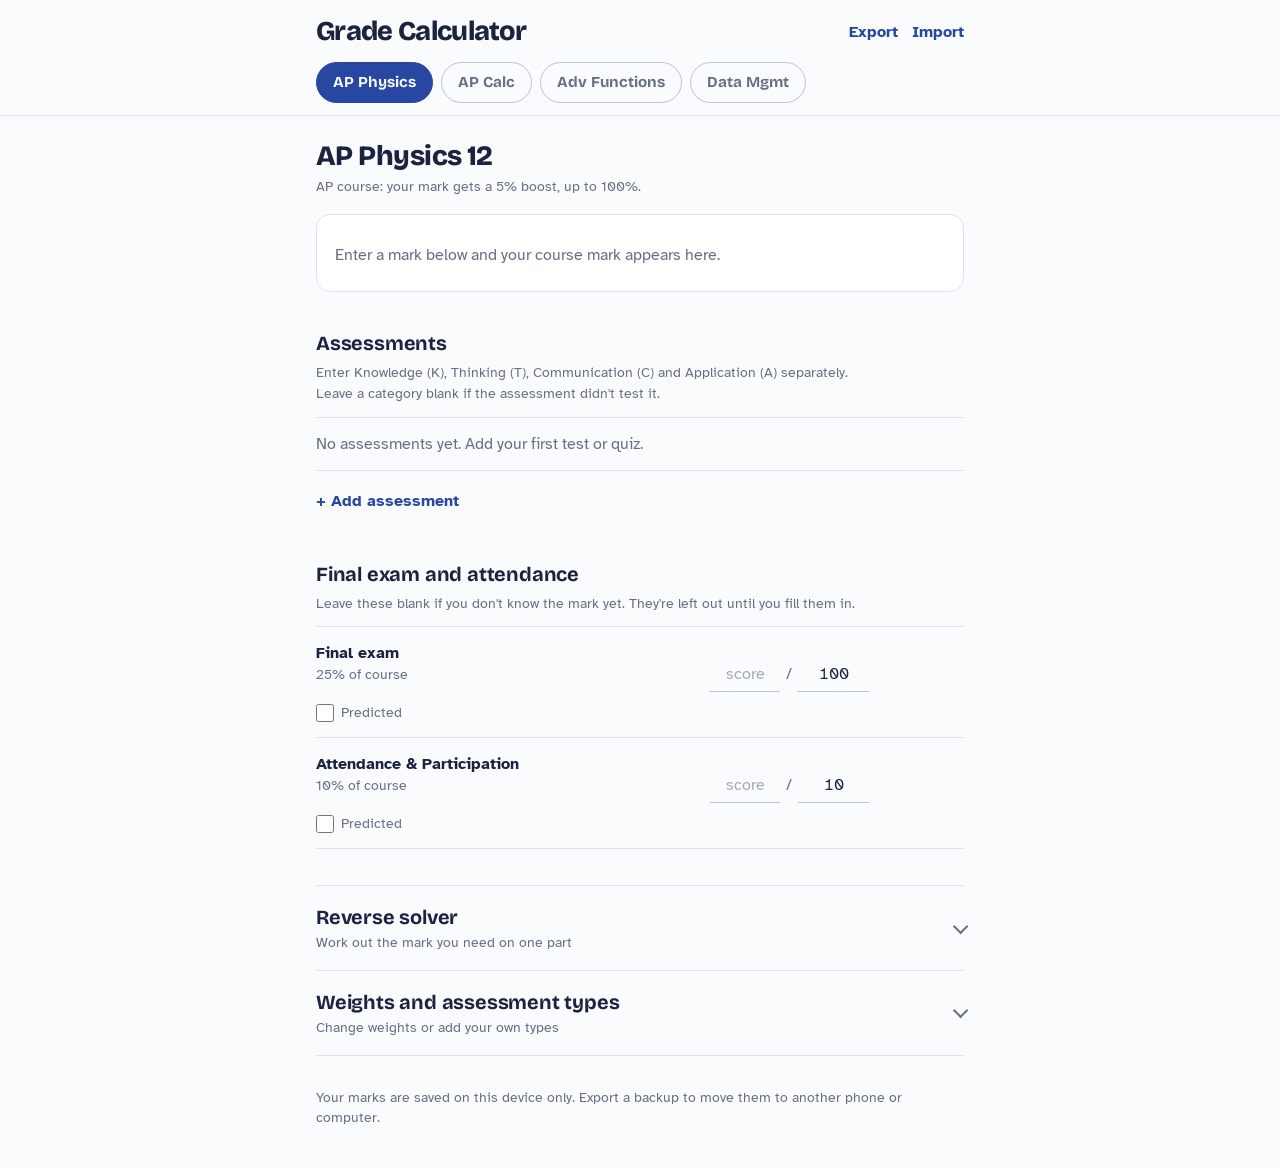
==== commit ad15187d: "Add count checkbox, solver skips blank parts, new header, remove tests - Each assessment and CPT mar" ====
--- a/index.html
+++ b/index.html
@@ -9,7 +9,7 @@
   <title>Grade Calculator</title>
   <link rel="preconnect" href="https://fonts.googleapis.com">
   <link rel="preconnect" href="https://fonts.gstatic.com" crossorigin>
-  <link rel="stylesheet" href="https://fonts.googleapis.com/css2?family=Atkinson+Hyperlegible:wght@400;700&family=Caveat:wght@600&display=swap">
+  <link rel="stylesheet" href="https://fonts.googleapis.com/css2?family=Atkinson+Hyperlegible:wght@400;700&family=Bricolage+Grotesque:opsz,wght@12..96,700;12..96,800&family=Caveat:wght@600&display=swap">
   <link rel="stylesheet" href="styles.css">
 </head>
 <body>
--- a/styles.css
+++ b/styles.css
@@ -20,6 +20,7 @@
   --check: #9A7400;
   --font: "Atkinson Hyperlegible", system-ui, -apple-system, "Segoe UI", Roboto, sans-serif;
   --hand: "Caveat", "Segoe Print", "Bradley Hand", cursive;
+  --display: "Bricolage Grotesque", var(--font);
 }
 
 @media (prefers-color-scheme: dark) {
@@ -75,10 +76,20 @@
   align-items: center;
   justify-content: space-between;
   gap: 12px;
-  padding-top: 10px;
-}
-.app-header h1 { font-size: 1rem; font-weight: 700; }
+  padding-top: 14px;
+}
+.app-header h1 {
+  font-family: var(--display);
+  font-size: 1.7rem;
+  font-weight: 800;
+  letter-spacing: -0.025em;
+  line-height: 1.1;
+}
 .header-actions { display: flex; gap: 14px; }
+@media (max-width: 400px) {
+  .app-header h1 { font-size: 1.45rem; }
+  .header-actions { gap: 12px; font-size: 0.9rem; }
+}
 
 .link-btn, .add-btn {
   border: 0;
@@ -91,29 +102,33 @@
 
 .tabs {
   display: flex;
-  gap: 20px;
+  gap: 8px;
+  padding-top: 12px;
+  padding-bottom: 12px;
   overflow-x: auto;
   scrollbar-width: none;
 }
 .tabs::-webkit-scrollbar { display: none; }
 .tab {
   flex: 0 0 auto;
-  padding: 10px 0 9px;
-  border: 0;
-  border-bottom: 3px solid transparent;
+  padding: 8px 16px;
+  border: 1.5px solid var(--line);
+  border-radius: 999px;
   background: none;
   color: var(--pencil);
+  font-family: var(--display);
   font-weight: 700;
+  font-size: 0.95rem;
   white-space: nowrap;
 }
-.tab:hover { color: var(--ink); }
-.tab[aria-selected="true"] { color: var(--ink); border-bottom-color: var(--ball); }
-.tab:focus-visible { outline-offset: -2px; }
+.tab:hover { color: var(--ink); border-color: var(--pencil); }
+.tab[aria-selected="true"] { background: var(--ball); border-color: var(--ball); color: var(--paper); }
 
 main.wrap { padding-top: 24px; padding-bottom: 32px; }
 .panel[hidden] { display: none; }
 
-.course-head h2 { font-size: 1.75rem; line-height: 1.15; letter-spacing: -0.01em; }
+.course-head h2 { font-family: var(--display); font-weight: 800; font-size: 1.75rem; line-height: 1.15; letter-spacing: -0.02em; }
+.block > h3, .fold-title { font-family: var(--display); letter-spacing: -0.01em; }
 .course-note { color: var(--pencil); font-size: 0.9rem; margin-top: 4px; }
 
 /* ---------- Scorecard: the red-pen mark ---------- */
@@ -239,7 +254,23 @@
   align-items: end;
   gap: 4px 12px;
 }
-.entry-main .name { grid-area: name; }
+.entry-main .name-line, .entry-main .name.static { grid-area: name; }
+.name-line { display: flex; align-items: flex-end; gap: 10px; }
+.count-check {
+  flex: 0 0 auto;
+  width: 20px;
+  height: 20px;
+  margin: 0 0 8px;
+  accent-color: var(--ball);
+  cursor: pointer;
+}
+/* Unticked: greyed out and left out of every mark. The checkbox stays clear. */
+.entry.is-off .name-line .name,
+.entry.is-off .score,
+.entry.is-off .pct,
+.entry.is-off .cats,
+.entry.is-off .entry-meta > :not(.delete-btn) { opacity: 0.4; }
+.entry.is-off .name-line .name { text-decoration: line-through; }
 .entry-main .score { grid-area: score; }
 .entry-main .pct { grid-area: pct; }
 @media (min-width: 560px) {
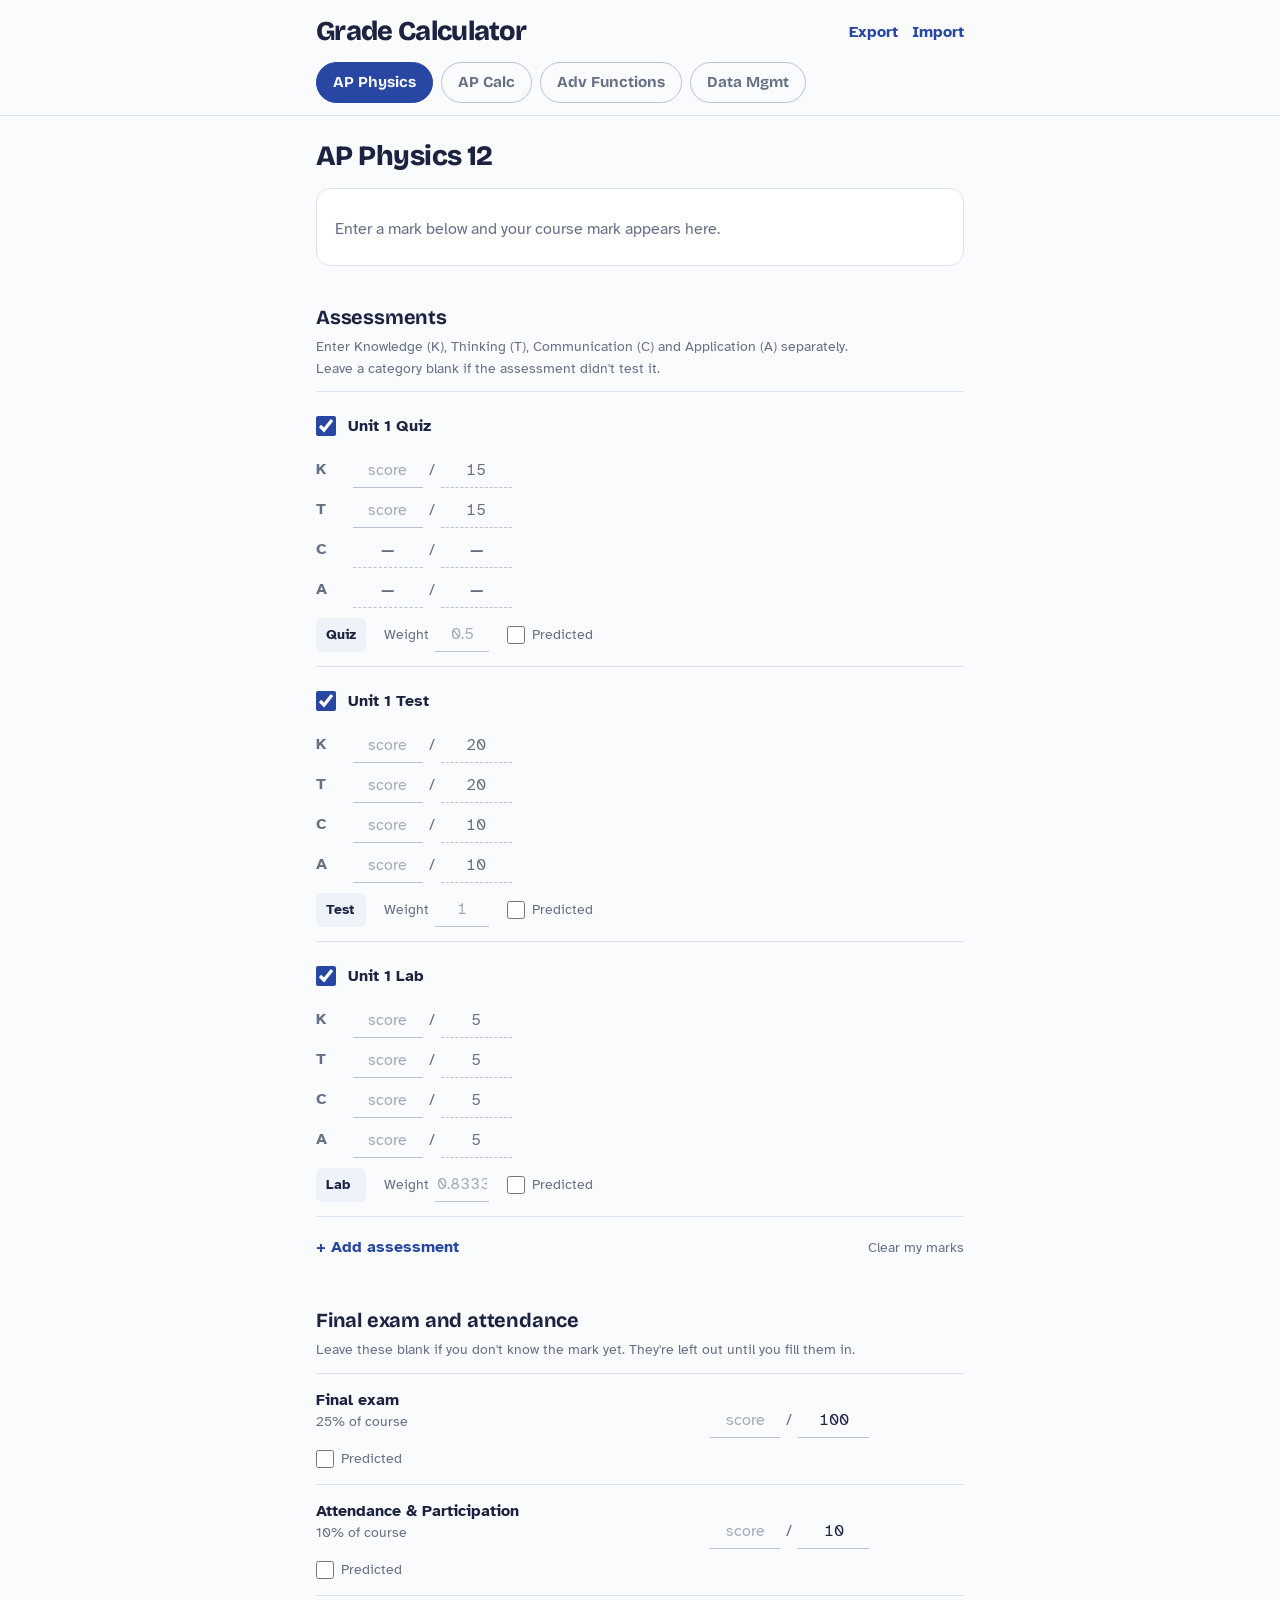
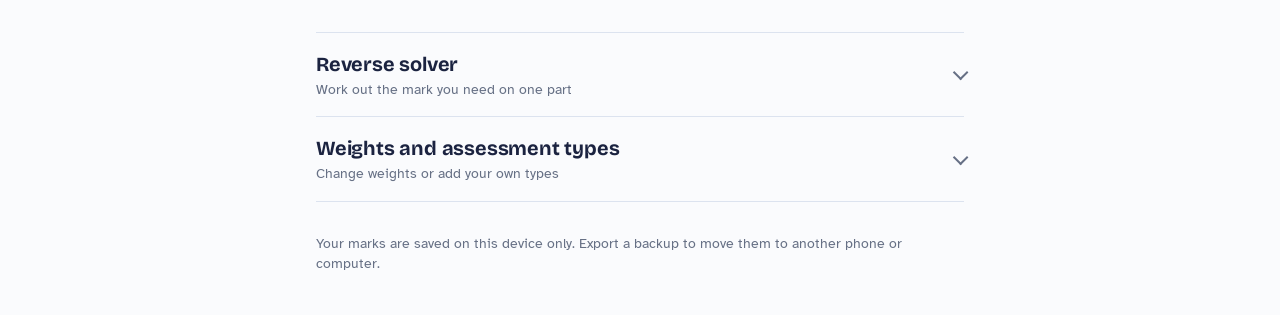
==== commit 3152f31d: "Grade calculator site Calculates term and final marks for AP Physics 12, AP Calculus, Advanced Funct" ====
--- a/index.html
+++ b/index.html
@@ -34,6 +34,7 @@
   <div class="toast" id="toast" role="status" aria-live="polite"></div>
 
   <script src="calc.js"></script>
+  <!-- defaults.js is loaded by app.js, fresh every time. -->
   <script src="app.js"></script>
 </body>
 </html>
--- a/styles.css
+++ b/styles.css
@@ -129,7 +129,6 @@
 
 .course-head h2 { font-family: var(--display); font-weight: 800; font-size: 1.75rem; line-height: 1.15; letter-spacing: -0.02em; }
 .block > h3, .fold-title { font-family: var(--display); letter-spacing: -0.01em; }
-.course-note { color: var(--pencil); font-size: 0.9rem; margin-top: 4px; }
 
 /* ---------- Scorecard: the red-pen mark ---------- */
 
@@ -325,6 +324,8 @@
   font-size: 0.9rem;
   max-width: 13em;
 }
+/* Default assessments: type is fixed, so drop the arrow and show it as a tag. */
+.type-select:disabled { background-image: none; padding-right: 10px; opacity: 1; cursor: default; }
 
 .weight-field { display: inline-flex; align-items: center; gap: 6px; }
 
@@ -341,6 +342,9 @@
 .delete-btn:hover { color: var(--pen); text-decoration: underline; text-underline-offset: 3px; }
 
 .add-btn { display: inline-block; margin-top: 8px; padding: 10px 0; }
+.list-actions { display: flex; flex-wrap: wrap; align-items: baseline; justify-content: space-between; gap: 0 16px; }
+.link-btn.quiet { color: var(--pencil); font-weight: 400; font-size: 0.9rem; padding: 10px 0; }
+.link-btn.quiet:hover { color: var(--ball); }
 
 /* ---------- Fill-in-the-blank inputs ---------- */
 
@@ -363,6 +367,9 @@
   background: var(--field);
 }
 .blank.name { font-weight: 700; }
+/* Default assessments: name is fixed, so it reads as a label, not a blank. */
+.blank.name.locked { border-bottom-color: transparent; cursor: default; }
+.blank.name.locked:focus { border-bottom-color: transparent; box-shadow: none; background: transparent; }
 .blank.num { width: 4.4em; text-align: center; font-variant-numeric: tabular-nums; }
 .blank.num.small { width: 3.4em; padding-top: 4px; }
 .blank.num.wide { width: 7em; text-align: left; }
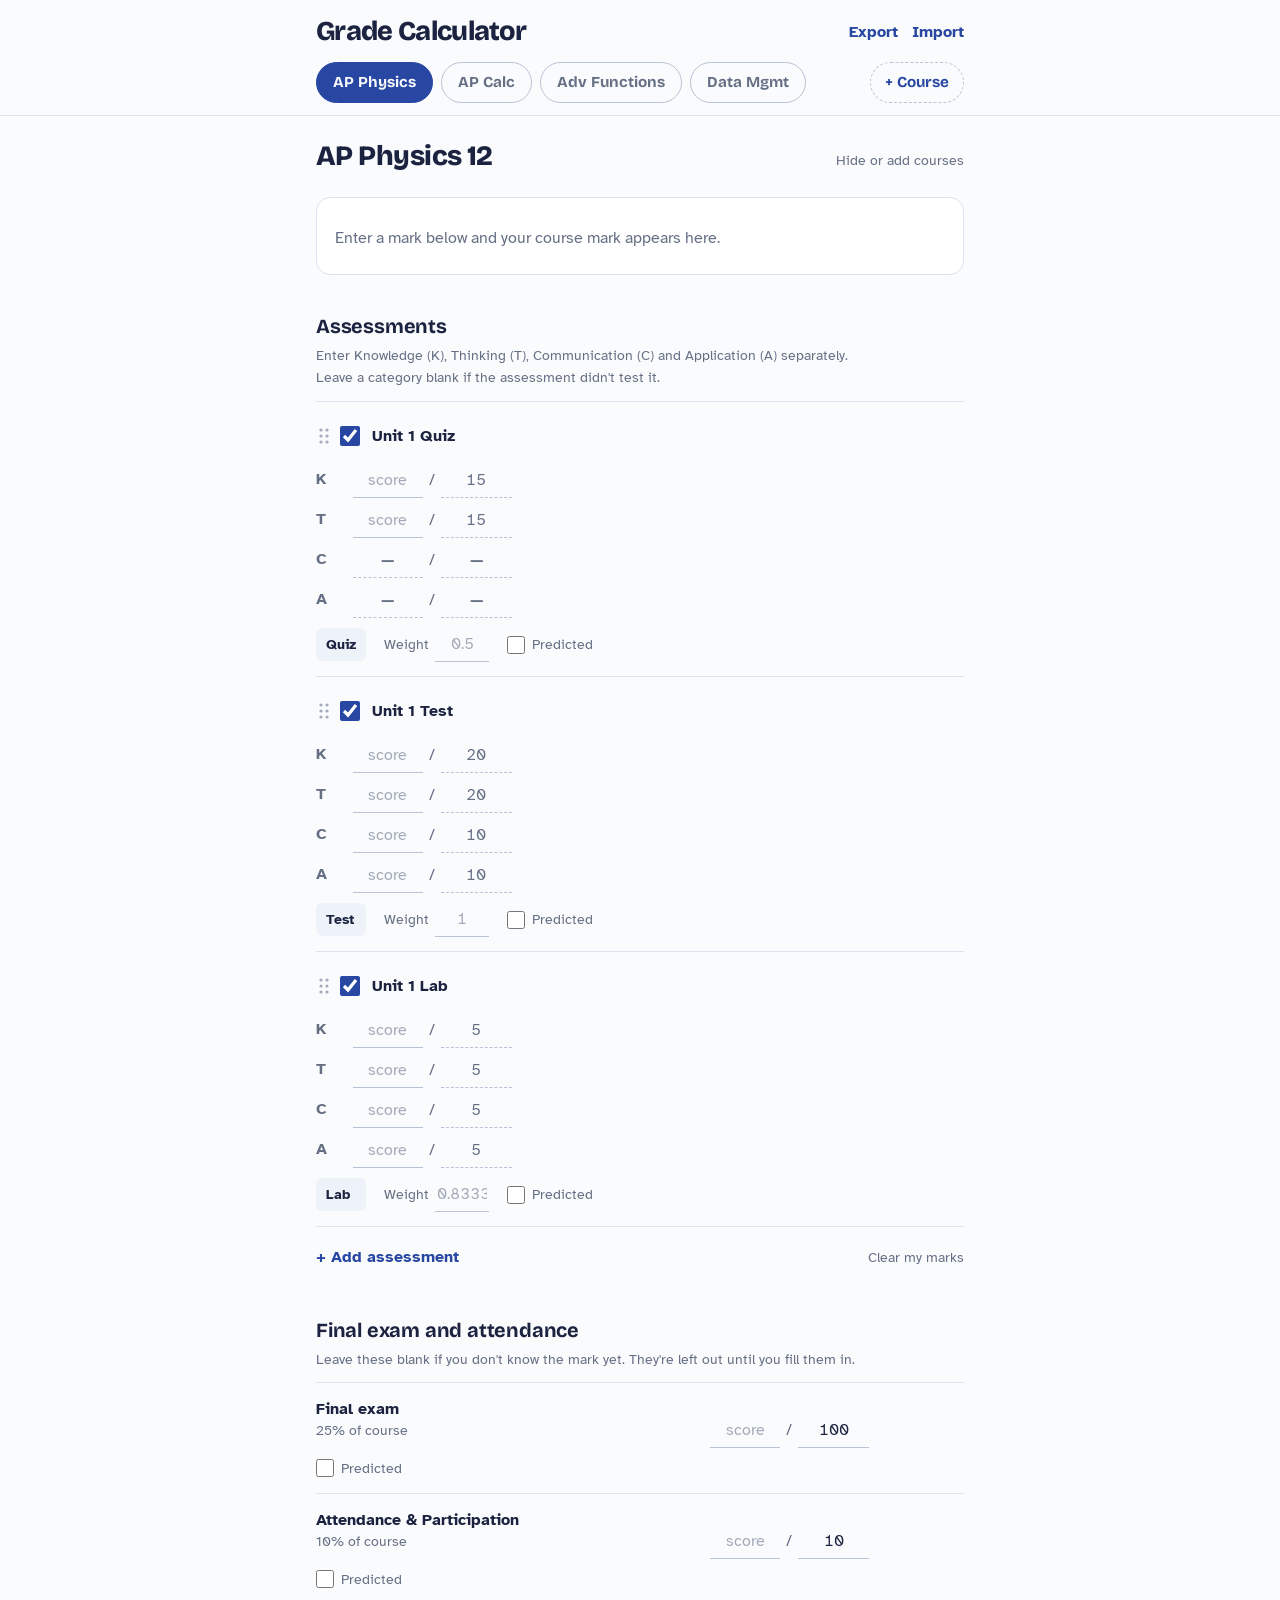
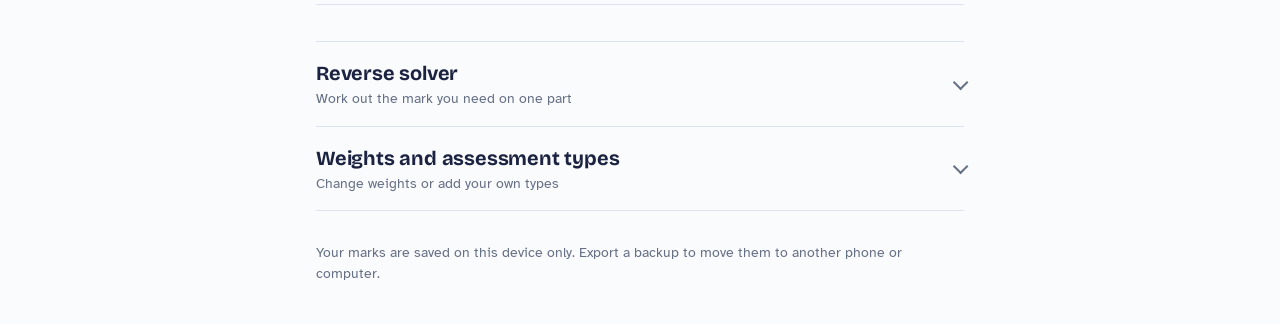
==== commit 171fd8a7: "Drag to reorder assessments; add, rename, delete and hide courses - Drag the grip on an assessment o" ====
--- a/index.html
+++ b/index.html
@@ -22,7 +22,10 @@
         <input type="file" id="import-file" accept="application/json,.json" hidden>
       </div>
     </div>
-    <nav class="wrap tabs" role="tablist" aria-label="Courses" id="tabs"></nav>
+    <div class="wrap tabs-bar">
+      <nav class="tabs" role="tablist" aria-label="Courses" id="tabs"></nav>
+      <button type="button" class="add-tab" data-course-action="open" title="Add a course, or hide or delete courses">+ Course</button>
+    </div>
   </header>
 
   <main class="wrap" id="panels"></main>
@@ -31,6 +34,17 @@
     <p>Your marks are saved on this device only. Export a backup to move them to another phone or computer.</p>
   </footer>
 
+  <dialog class="course-dialog" id="courses-dialog" aria-labelledby="courses-title">
+    <div class="dialog-inner">
+      <div class="dialog-head">
+        <h2 id="courses-title">Courses</h2>
+        <button type="button" class="link-btn" data-course-action="close">Done</button>
+      </div>
+      <p class="dialog-msg" id="courses-msg" role="status" aria-live="polite"></p>
+      <div id="courses-body"></div>
+    </div>
+  </dialog>
+
   <div class="toast" id="toast" role="status" aria-live="polite"></div>
 
   <script src="calc.js"></script>
--- a/styles.css
+++ b/styles.css
@@ -100,11 +100,18 @@
 }
 .link-btn:hover, .add-btn:hover { text-decoration: underline; text-underline-offset: 3px; }
 
-.tabs {
+.tabs-bar {
   display: flex;
+  align-items: center;
   gap: 8px;
   padding-top: 12px;
   padding-bottom: 12px;
+}
+.tabs {
+  flex: 1 1 auto;
+  min-width: 0;
+  display: flex;
+  gap: 8px;
   overflow-x: auto;
   scrollbar-width: none;
 }
@@ -123,11 +130,26 @@
 }
 .tab:hover { color: var(--ink); border-color: var(--pencil); }
 .tab[aria-selected="true"] { background: var(--ball); border-color: var(--ball); color: var(--paper); }
+/* "+ Course": sits outside the scrolling tabs so it's always reachable. */
+.add-tab {
+  flex: 0 0 auto;
+  padding: 8px 14px;
+  border: 1.5px dashed var(--line);
+  border-radius: 999px;
+  background: none;
+  color: var(--ball);
+  font-family: var(--display);
+  font-weight: 700;
+  font-size: 0.95rem;
+  white-space: nowrap;
+}
+.add-tab:hover { border-color: var(--ball); }
 
 main.wrap { padding-top: 24px; padding-bottom: 32px; }
 .panel[hidden] { display: none; }
 
-.course-head h2 { font-family: var(--display); font-weight: 800; font-size: 1.75rem; line-height: 1.15; letter-spacing: -0.02em; }
+.course-head { display: flex; flex-wrap: wrap; align-items: baseline; justify-content: space-between; gap: 4px 16px; }
+.course-head h2 { min-width: 0; overflow-wrap: anywhere;  font-family: var(--display); font-weight: 800; font-size: 1.75rem; line-height: 1.15; letter-spacing: -0.02em; }
 .block > h3, .fold-title { font-family: var(--display); letter-spacing: -0.01em; }
 
 /* ---------- Scorecard: the red-pen mark ---------- */
@@ -270,6 +292,40 @@
 .entry.is-off .cats,
 .entry.is-off .entry-meta > :not(.delete-btn) { opacity: 0.4; }
 .entry.is-off .name-line .name { text-decoration: line-through; }
+/* Drag grip: drag the entry up or down, or focus it and use the arrow keys. */
+.drag-handle {
+  flex: 0 0 auto;
+  display: inline-flex;
+  align-items: center;
+  justify-content: center;
+  width: 24px;
+  height: 32px;
+  margin: 0 -6px 2px -4px;
+  padding: 0;
+  border: 0;
+  border-radius: 6px;
+  background: none;
+  color: var(--pencil-light);
+  fill: currentColor;
+  cursor: grab;
+  touch-action: none;
+}
+.drag-handle:hover { color: var(--pencil); background: var(--field); }
+.rows > .entry:only-child .drag-handle { visibility: hidden; }
+.entry.dragging {
+  position: relative;
+  z-index: 5;
+  margin: 0 -12px;
+  padding-left: 12px;
+  padding-right: 12px;
+  background: var(--surface);
+  border-radius: 10px;
+  box-shadow: 0 10px 28px rgba(15, 23, 42, 0.18), 0 0 0 1px var(--line);
+}
+.entry.dragging.is-predicted { background: var(--hl-soft); }
+.entry.dragging .drag-handle { color: var(--ball); cursor: grabbing; }
+body.is-dragging { cursor: grabbing; user-select: none; -webkit-user-select: none; }
+
 .entry-main .score { grid-area: score; }
 .entry-main .pct { grid-area: pct; }
 @media (min-width: 560px) {
@@ -482,6 +538,55 @@
   font-weight: 700;
 }
 .plain-btn:hover { border-color: var(--ink); }
+
+.plain-btn.primary { background: var(--ball); border-color: var(--ball); color: var(--paper); }
+.plain-btn.primary:hover { filter: brightness(1.08); }
+
+/* ---------- Courses dialog ---------- */
+
+.course-dialog {
+  width: calc(100% - 32px);
+  max-width: 520px;
+  max-height: calc(100% - 48px);
+  padding: 0;
+  border: 1px solid var(--rule);
+  border-radius: 14px;
+  background: var(--surface);
+  color: var(--ink);
+  box-shadow: 0 20px 60px rgba(15, 23, 42, 0.3);
+}
+.course-dialog::backdrop { background: rgba(15, 23, 42, 0.45); }
+.dialog-inner { padding: 18px 20px 22px; }
+.dialog-head { display: flex; align-items: center; justify-content: space-between; gap: 12px; }
+.dialog-head h2 { font-family: var(--display); font-weight: 800; font-size: 1.5rem; letter-spacing: -0.02em; }
+.dialog-msg { color: var(--ball); font-weight: 700; font-size: 0.9rem; }
+.dialog-msg:empty { display: none; }
+.dialog-msg:not(:empty) { margin-top: 8px; }
+.dialog-section { margin-top: 22px; }
+.dialog-section h3 { font-family: var(--display); font-size: 1.1rem; margin-bottom: 8px; }
+.dialog-section .field { margin-bottom: 14px; }
+
+.options { border: 0; padding: 0; margin: 0 0 8px; display: grid; gap: 10px; }
+.options legend { margin-bottom: 6px; }
+.option { display: flex; align-items: flex-start; gap: 10px; cursor: pointer; }
+.option input { flex: 0 0 auto; width: 18px; height: 18px; margin: 3px 0 0; accent-color: var(--ball); }
+.option-label { display: block; font-weight: 700; }
+.option-hint { display: block; color: var(--pencil); font-size: 0.85rem; }
+.option.inline { align-items: center; white-space: nowrap; font-size: 0.9rem; color: var(--pencil); }
+.option.inline input { margin: 0; }
+
+.course-row { padding: 8px 0; border-bottom: 1px solid var(--rule); }
+.course-row:first-of-type { border-top: 1px solid var(--rule); }
+div.course-row {
+  display: grid;
+  grid-template-columns: minmax(0, 1fr) auto auto;
+  align-items: end;
+  gap: 2px 14px;
+}
+div.course-row .option.inline, div.course-row .delete-btn { padding-bottom: 6px; }
+.course-desc { grid-column: 1 / -1; color: var(--pencil); font-size: 0.85rem; }
+label.course-row { align-items: center; font-weight: 700; }
+label.course-row input { margin: 0; }
 
 /* ---------- Footer and toast ---------- */
 
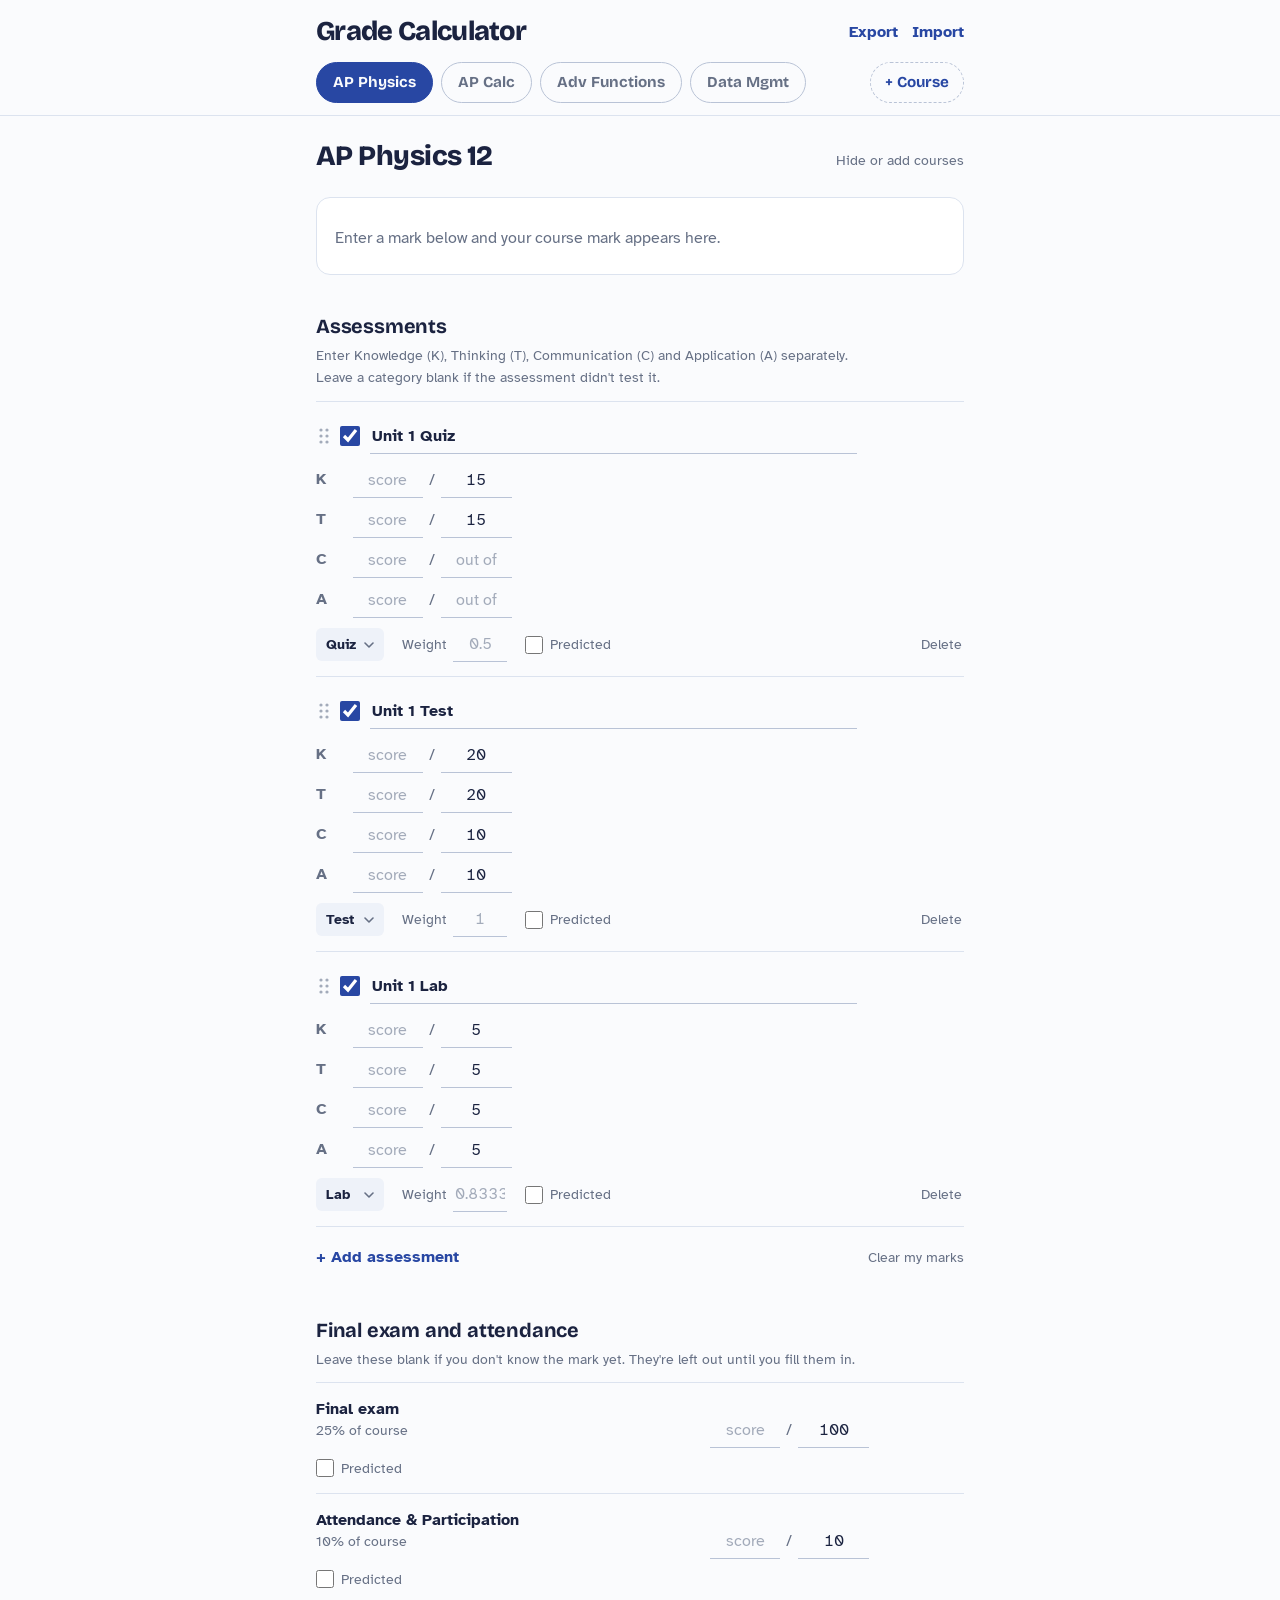
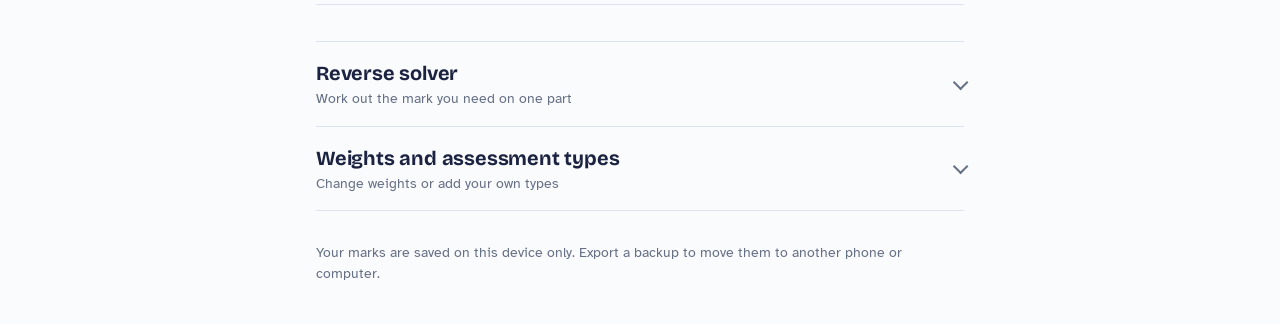
==== commit a1aa3366: "Make default assessments a one-time starter list Defaults no longer sync: first-time visitors start " ====
--- a/index.html
+++ b/index.html
@@ -48,7 +48,7 @@
   <div class="toast" id="toast" role="status" aria-live="polite"></div>
 
   <script src="calc.js"></script>
-  <!-- defaults.js is loaded by app.js, fresh every time. -->
+  <script src="defaults.js"></script>
   <script src="app.js"></script>
 </body>
 </html>
--- a/styles.css
+++ b/styles.css
@@ -380,8 +380,6 @@
   font-size: 0.9rem;
   max-width: 13em;
 }
-/* Default assessments: type is fixed, so drop the arrow and show it as a tag. */
-.type-select:disabled { background-image: none; padding-right: 10px; opacity: 1; cursor: default; }
 
 .weight-field { display: inline-flex; align-items: center; gap: 6px; }
 
@@ -423,9 +421,6 @@
   background: var(--field);
 }
 .blank.name { font-weight: 700; }
-/* Default assessments: name is fixed, so it reads as a label, not a blank. */
-.blank.name.locked { border-bottom-color: transparent; cursor: default; }
-.blank.name.locked:focus { border-bottom-color: transparent; box-shadow: none; background: transparent; }
 .blank.num { width: 4.4em; text-align: center; font-variant-numeric: tabular-nums; }
 .blank.num.small { width: 3.4em; padding-top: 4px; }
 .blank.num.wide { width: 7em; text-align: left; }
